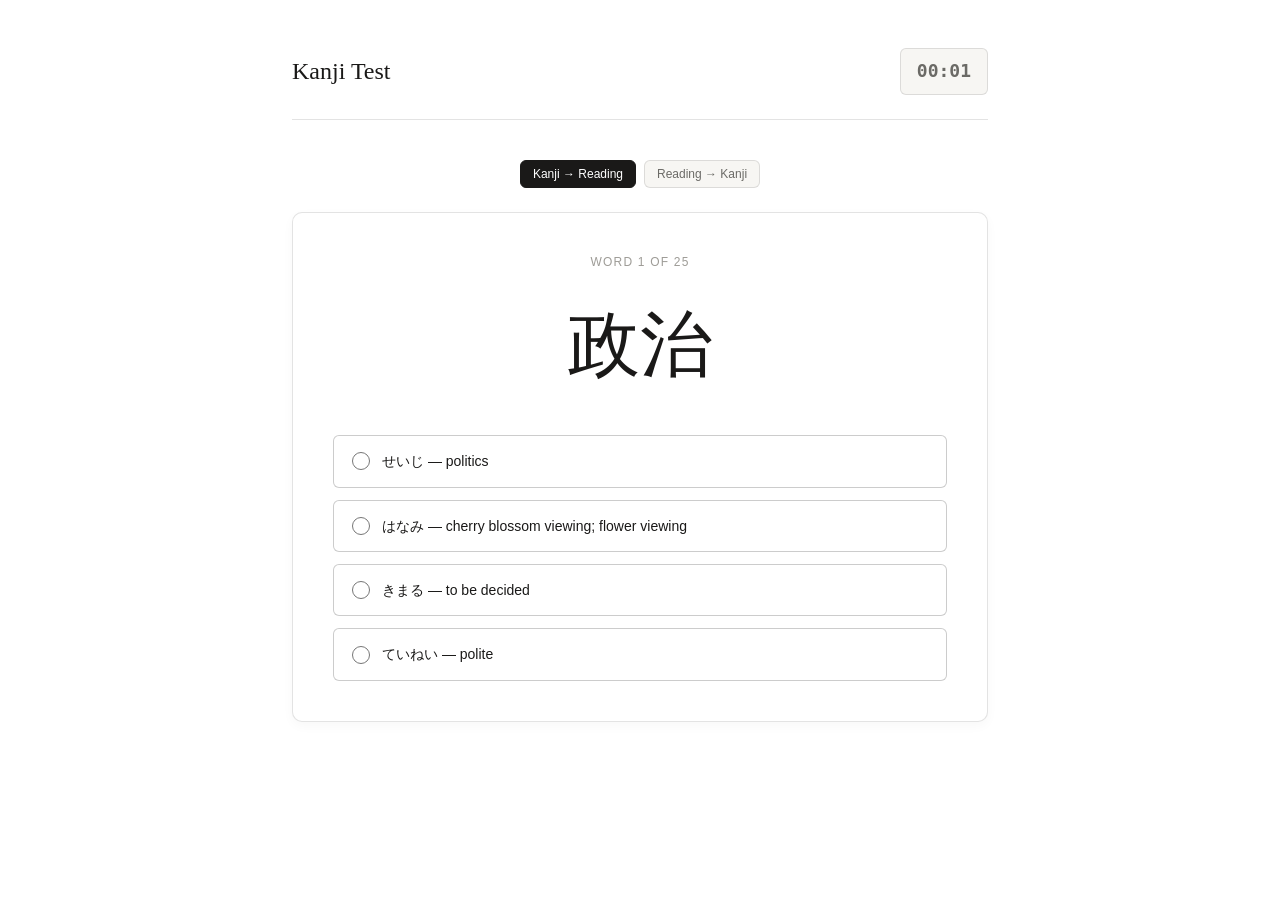
==== kanji_test.html @ aa923019 "Rename kanji_learning.html to kanji_test.html, add kanji_learn.html and index.html, update parsing s" ====
<!DOCTYPE html>
<html lang="en">
<head>
<meta charset="UTF-8">
<meta name="viewport" content="width=device-width, initial-scale=1.0">
<title>Kanji Test</title>
<style>
  *, *::before, *::after { box-sizing: border-box; margin: 0; padding: 0; }

  :root {
    --bg: #ffffff;
    --bg2: #f7f6f3;
    --bg3: #f0efe9;
    --text: #1a1918;
    --text2: #6b6a66;
    --text3: #9e9c97;
    --border: rgba(26,25,24,0.12);
    --border2: rgba(26,25,24,0.22);
    --radius: 10px;
    --radius-sm: 6px;
    --green: #2d7d46;
    --green-bg: #eaf3de;
    --amber: #854f0b;
    --amber-bg: #faeeda;
    --red: #a32d2d;
    --red-bg: #fcebeb;
    --blue: #185fa5;
    --blue-bg: #e6f1fb;
    --font: 'Georgia', 'Times New Roman', serif;
    --sans: 'Helvetica Neue', Helvetica, Arial, sans-serif;
  }

  @media (prefers-color-scheme: dark) {
    :root {
      --bg: #1c1b1a;
      --bg2: #252421;
      --bg3: #2e2c2a;
      --text: #f0ede8;
      --text2: #a09e99;
      --text3: #706e6a;
      --border: rgba(240,237,232,0.1);
      --border2: rgba(240,237,232,0.2);
      --green: #97c459;
      --green-bg: #173404;
      --amber: #ef9f27;
      --amber-bg: #412402;
      --red: #f09595;
      --red-bg: #501313;
      --blue: #85b7eb;
      --blue-bg: #042c53;
    }
  }

  body {
    font-family: var(--sans);
    font-size: 15px;
    color: var(--text);
    background: var(--bg);
    min-height: 100vh;
    line-height: 1.6;
  }

  .page {
    max-width: 760px;
    margin: 0 auto;
    padding: 3rem 2rem 5rem;
  }

  header {
    display: flex;
    align-items: center;
    justify-content: space-between;
    margin-bottom: 2.5rem;
    padding-bottom: 1.5rem;
    border-bottom: 0.5px solid var(--border);
  }

  .site-title {
    font-family: var(--font);
    font-size: 24px;
    font-weight: normal;
    color: var(--text);
  }

  .timer-container {
    font-family: monospace;
    font-size: 18px;
    font-weight: 600;
    color: var(--text2);
    background: var(--bg2);
    padding: 8px 16px;
    border-radius: var(--radius-sm);
    border: 0.5px solid var(--border);
  }

  /* Quiz Content */
  .quiz-box {
    background: var(--bg);
    border: 0.5px solid var(--border);
    border-radius: var(--radius);
    padding: 2.5rem;
    text-align: center;
    box-shadow: 0 4px 12px rgba(0,0,0,0.03);
  }

  .kanji-display {
    font-family: var(--font);
    font-size: 72px;
    margin-bottom: 2rem;
    color: var(--text);
  }

  .options-grid {
    display: grid;
    grid-template-columns: 1fr;
    gap: 12px;
    text-align: left;
  }

  .option-label {
    display: flex;
    align-items: center;
    gap: 12px;
    padding: 14px 18px;
    border: 0.5px solid var(--border2);
    border-radius: var(--radius-sm);
    cursor: pointer;
    transition: background 0.15s, border-color 0.15s;
    background: var(--bg);
  }

  .option-label:hover {
    background: var(--bg2);
    border-color: var(--text3);
  }

  .option-label input[type="radio"] {
    accent-color: var(--text);
    width: 18px;
    height: 18px;
  }

  .option-text {
    font-size: 14px;
    color: var(--text);
  }

  .option-label.correct {
    background: var(--green-bg);
    border-color: var(--green);
  }

  .option-label.incorrect {
    background: var(--red-bg);
    border-color: var(--red);
  }

  .option-label.disabled {
    cursor: default;
    pointer-events: none;
  }

  /* Results Table */
  .results-section {
    margin-top: 2rem;
  }

  .score-header {
    text-align: center;
    margin-bottom: 2.5rem;
  }

  .score-big {
    font-family: var(--font);
    font-size: 64px;
    line-height: 1;
    margin-bottom: 8px;
  }

  .results-table {
    width: 100%;
    border-collapse: collapse;
    margin-top: 1.5rem;
    font-size: 14px;
  }

  .results-table th, .results-table td {
    padding: 12px;
    border-bottom: 0.5px solid var(--border);
    text-align: left;
  }

  .results-table th {
    font-size: 11px;
    font-weight: 600;
    text-transform: uppercase;
    letter-spacing: 0.05em;
    color: var(--text3);
    background: var(--bg2);
  }

  .indicator {
    font-weight: bold;
    font-size: 18px;
  }

  .c-green { color: var(--green); }
  .c-red { color: var(--red); }

  .btn-retry {
    display: block;
    width: 100%;
    margin-top: 2rem;
    padding: 14px;
    background: var(--text);
    color: var(--bg);
    border: none;
    border-radius: var(--radius-sm);
    font-size: 14px;
    font-weight: 500;
    cursor: pointer;
    font-family: var(--sans);
  }
  .btn-retry:hover { opacity: 0.85; }

  .mode-toggle {
    display: flex;
    justify-content: center;
    gap: 8px;
    margin-bottom: 1.5rem;
  }

  .btn-mode {
    padding: 6px 12px;
    font-size: 12px;
    border-radius: var(--radius-sm);
    border: 0.5px solid var(--border);
    background: var(--bg2);
    color: var(--text2);
    cursor: pointer;
    transition: all 0.2s;
  }

  .btn-mode.active {
    background: var(--text);
    color: var(--bg);
    border-color: var(--text);
  }

  @media (max-width: 560px) {
    .page { padding: 2rem 1rem 4rem; }
    .kanji-display { font-size: 54px; }
  }
</style>
<script src="data/vocabulary.js"></script>
</head>
<body>

<div class="page">
  <header>
    <a href="index.html" class="site-title" style="text-decoration: none;">Kanji Test</a>
    <div class="timer-container" id="timer">00:00</div>
  </header>

  <div id="quiz-container">
    <div class="mode-toggle">
      <button id="mode-k2r" class="btn-mode active" onclick="setMode('k2r')">Kanji → Reading</button>
      <button id="mode-r2k" class="btn-mode" onclick="setMode('r2k')">Reading → Kanji</button>
    </div>
    <div class="quiz-box">
      <div id="question-count" style="font-size: 12px; color: var(--text3); margin-bottom: 1rem; text-transform: uppercase; letter-spacing: 0.1em;">Word 1 of 25</div>
      <div class="kanji-display" id="kanji-target">...</div>
      <div class="options-grid" id="options-grid">
        <!-- Options will be injected here -->
      </div>
      <button id="next-btn" class="btn-retry" style="display: none; margin-top: 1.5rem;" onclick="nextQuestion()">Next Word</button>
    </div>
  </div>

  <div id="results-container" style="display: none;">
    <div class="score-header">
      <div class="sec-label" style="font-size: 10px; font-weight: 600; letter-spacing: 0.1em; text-transform: uppercase; color: var(--text3); margin-bottom: 14px;">Final Score</div>
      <div class="score-big" id="final-score">0 / 25</div>
      <div id="final-time" style="color: var(--text2); font-size: 14px;">Time: 00:00</div>
    </div>

    <div class="results-section">
      <div class="sec-label" style="font-size: 10px; font-weight: 600; letter-spacing: 0.1em; text-transform: uppercase; color: var(--text3); margin-bottom: 14px;">Review</div>
      <table class="results-table">
        <thead>
          <tr>
            <th style="width: 40px;"></th>
            <th>Kanji</th>
            <th>Reading</th>
            <th>Meaning</th>
          </tr>
        </thead>
        <tbody id="results-body">
          <!-- Rows will be injected here -->
        </tbody>
      </table>
    </div>

    <button class="btn-retry" onclick="location.reload()">Start New Quiz</button>
  </div>
</div>

<script>
  let vocabulary = [];
  let quizSet = [];
  let currentIndex = 0;
  let score = 0;
  let history = [];
  let startTime;
  let timerInterval;
  let quizMode = 'k2r'; // 'k2r' = Kanji to Reading, 'r2k' = Reading to Kanji

  function setMode(mode) {
    if (currentIndex > 0 && !confirm('Switching modes will restart the quiz. Continue?')) {
      return;
    }
    quizMode = mode;
    document.getElementById('mode-k2r').classList.toggle('active', mode === 'k2r');
    document.getElementById('mode-r2k').classList.toggle('active', mode === 'r2k');
    startQuiz();
  }

  async function init() {
    try {
      if (typeof vocabularyData !== 'undefined') {
        console.log('Using pre-loaded vocabularyData');
        vocabulary = vocabularyData;
        startQuiz();
        return;
      }
      
      if (window.location.protocol === 'file:') {
        console.warn('Running from file:// protocol. Fetch may fail due to CORS.');
      }
      console.log('Fetching vocabulary...');
      const response = await fetch('data/vocabulary.json');
      if (!response.ok) {
        throw new Error(`HTTP error! status: ${response.status}`);
      }
      vocabulary = await response.json();
      console.log('Vocabulary loaded:', vocabulary.length, 'items');
      startQuiz();
    } catch (err) {
      console.error('Failed to load vocabulary:', err);
      let msg = err.message;
      if (window.location.protocol === 'file:') {
        msg += ' (CORS restriction? Try running with a local server like "python -m http.server")';
      }
      document.getElementById('kanji-target').textContent = 'Error loading data: ' + msg;
      document.getElementById('kanji-target').style.fontSize = '24px';
    }
  }

  function startQuiz() {
    // Filter words with Kanji and shuffle
    const kanjiWords = vocabulary.filter(w => w.kanji && w.kanji.trim() !== '');
    quizSet = shuffle(kanjiWords).slice(0, 25);
    
    currentIndex = 0;
    score = 0;
    history = [];
    
    // Clear timer if exists
    if (timerInterval) clearInterval(timerInterval);
    
    startTime = Date.now();
    timerInterval = setInterval(updateTimer, 1000);
    
    showQuestion();
  }

  function updateTimer() {
    const elapsed = Math.floor((Date.now() - startTime) / 1000);
    const mins = Math.floor(elapsed / 60).toString().padStart(2, '0');
    const secs = (elapsed % 60).toString().padStart(2, '0');
    document.getElementById('timer').textContent = `${mins}:${secs}`;
  }

  function showQuestion() {
    const currentWord = quizSet[currentIndex];
    document.getElementById('question-count').textContent = `Word ${currentIndex + 1} of 25`;
    
    if (quizMode === 'k2r') {
      document.getElementById('kanji-target').textContent = currentWord.kanji;
    } else {
      document.getElementById('kanji-target').textContent = currentWord.reading;
    }
    
    document.getElementById('next-btn').style.display = 'none';
    
    // Generate options
    let options = [currentWord];
    while (options.length < 4) {
      const randomWord = vocabulary[Math.floor(Math.random() * vocabulary.length)];
      if (randomWord.kanji && randomWord.kanji.trim() !== '' && !options.find(o => o.index === randomWord.index)) {
        options.push(randomWord);
      }
    }
    options = shuffle(options);
    
    const grid = document.getElementById('options-grid');
    grid.innerHTML = '';
    
    options.forEach((opt, idx) => {
      const label = document.createElement('label');
      label.className = 'option-label';
      label.dataset.index = opt.index;
      
      const radio = document.createElement('input');
      radio.type = 'radio';
      radio.name = 'kanji-option';
      radio.value = opt.index;
      radio.onchange = () => handleChoice(opt, label);
      
      const span = document.createElement('span');
      span.className = 'option-text';
      if (quizMode === 'k2r') {
        span.textContent = `${opt.reading} — ${opt.meaning}`;
      } else {
        span.textContent = opt.kanji || opt.reading; // Fallback to reading if no kanji (shouldn't happen with filtered set)
      }
      
      label.appendChild(radio);
      label.appendChild(span);
      grid.appendChild(label);
    });
  }

  function handleChoice(chosenOpt, selectedLabel) {
    const correctWord = quizSet[currentIndex];
    const isCorrect = chosenOpt.index === correctWord.index;
    
    // Disable all options
    const labels = document.querySelectorAll('.option-label');
    labels.forEach(l => {
      l.classList.add('disabled');
      if (l.dataset.index === correctWord.index) {
        l.classList.add('correct');
      } else if (l === selectedLabel && !isCorrect) {
        l.classList.add('incorrect');
      }
    });

    if (isCorrect) score++;
    
    history.push({
      kanji: correctWord.kanji,
      reading: correctWord.reading,
      meaning: correctWord.meaning,
      isCorrect: isCorrect
    });
    
    document.getElementById('next-btn').style.display = 'block';
  }

  function nextQuestion() {
    currentIndex++;
    if (currentIndex < 25) {
      showQuestion();
    } else {
      endQuiz();
    }
  }

  function endQuiz() {
    clearInterval(timerInterval);
    document.getElementById('quiz-container').style.display = 'none';
    document.getElementById('results-container').style.display = 'block';
    
    document.getElementById('final-score').textContent = `${score} / 25`;
    document.getElementById('final-time').textContent = `Time: ${document.getElementById('timer').textContent}`;
    
    const body = document.getElementById('results-body');
    body.innerHTML = '';
    
    history.forEach(item => {
      const row = document.createElement('tr');
      
      const tdIndicator = document.createElement('td');
      tdIndicator.className = 'indicator ' + (item.isCorrect ? 'c-green' : 'c-red');
      tdIndicator.textContent = item.isCorrect ? '✓' : '✗';
      
      const tdKanji = document.createElement('td');
      tdKanji.style.fontFamily = 'var(--font)';
      tdKanji.style.fontSize = '18px';
      tdKanji.textContent = item.kanji;
      
      const tdReading = document.createElement('td');
      tdReading.textContent = item.reading;
      
      const tdMeaning = document.createElement('td');
      tdMeaning.textContent = item.meaning;
      
      row.appendChild(tdIndicator);
      row.appendChild(tdKanji);
      row.appendChild(tdReading);
      row.appendChild(tdMeaning);
      body.appendChild(row);
    });
  }

  function shuffle(array) {
    const newArr = [...array];
    for (let i = newArr.length - 1; i > 0; i--) {
      const j = Math.floor(Math.random() * (i + 1));
      [newArr[i], newArr[j]] = [newArr[j], newArr[i]];
    }
    return newArr;
  }

  init();
</script>

</body>
</html>
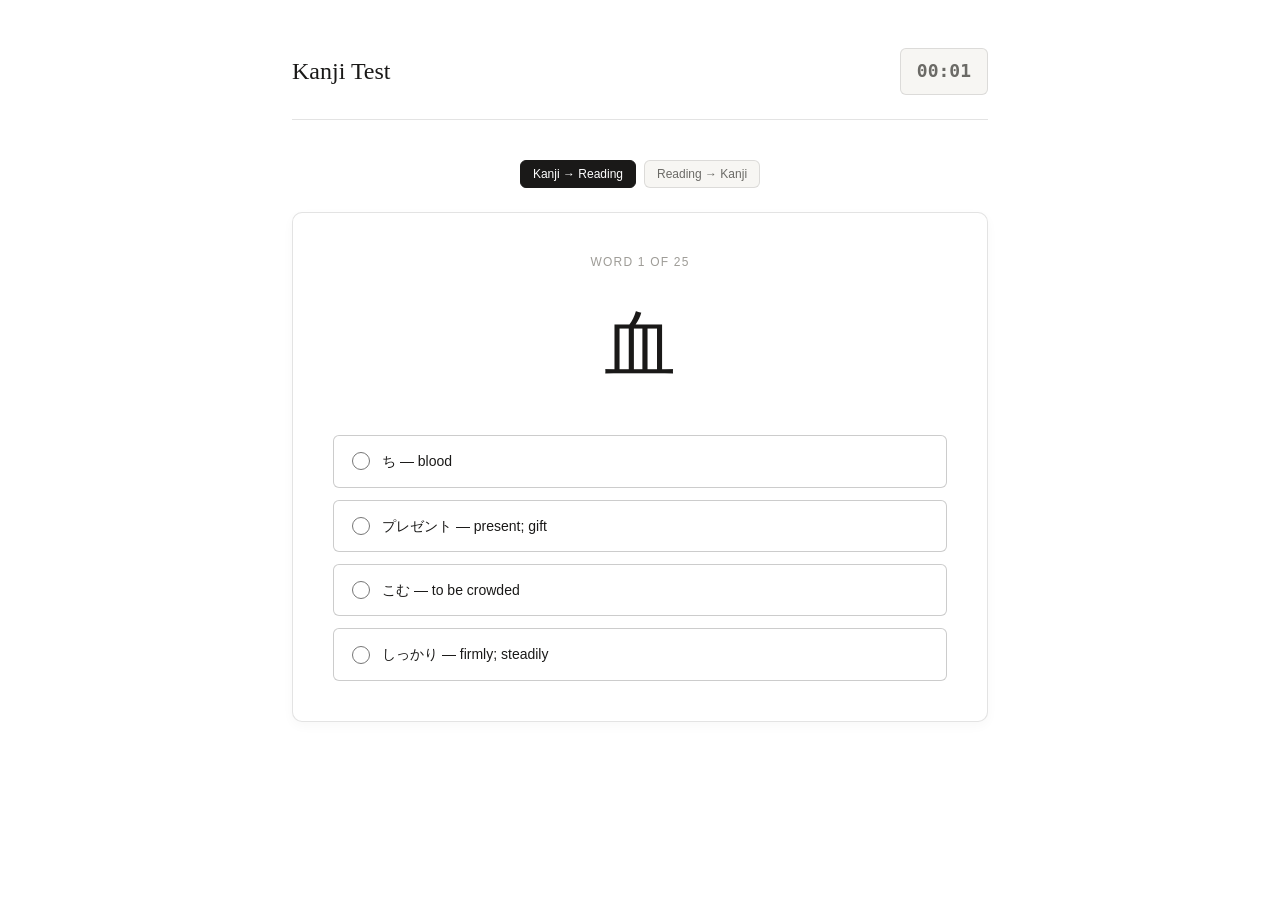
==== commit d9bd16f0: "Enrich feedback in Reading → Kanji mode with word details Co-authored-by: Junie <junie@jetbrains.com" ====
--- a/kanji_test.html
+++ b/kanji_test.html
@@ -160,6 +160,10 @@
     pointer-events: none;
   }
 
+  .option-label.correct .option-text, .option-label.incorrect .option-text {
+    font-weight: 500;
+  }
+
   /* Results Table */
   .results-section {
     margin-top: 2rem;
@@ -410,6 +414,7 @@
       const label = document.createElement('label');
       label.className = 'option-label';
       label.dataset.index = opt.index;
+      label.dataset.opt = JSON.stringify(opt); // Store full opt data
       
       const radio = document.createElement('input');
       radio.type = 'radio';
@@ -439,10 +444,23 @@
     const labels = document.querySelectorAll('.option-label');
     labels.forEach(l => {
       l.classList.add('disabled');
-      if (l.dataset.index === correctWord.index) {
+      const optIndex = l.dataset.index;
+      const opt = JSON.parse(l.dataset.opt);
+      
+      if (optIndex === correctWord.index) {
         l.classList.add('correct');
+        // Enrich the correct answer in r2k mode
+        if (quizMode === 'r2k') {
+          const textSpan = l.querySelector('.option-text');
+          textSpan.textContent = `${opt.kanji} — ${opt.reading} — ${opt.meaning}`;
+        }
       } else if (l === selectedLabel && !isCorrect) {
         l.classList.add('incorrect');
+        // Enrich the selected incorrect answer in r2k mode
+        if (quizMode === 'r2k') {
+          const textSpan = l.querySelector('.option-text');
+          textSpan.textContent = `${opt.kanji} — ${opt.reading} — ${opt.meaning}`;
+        }
       }
     });
 
